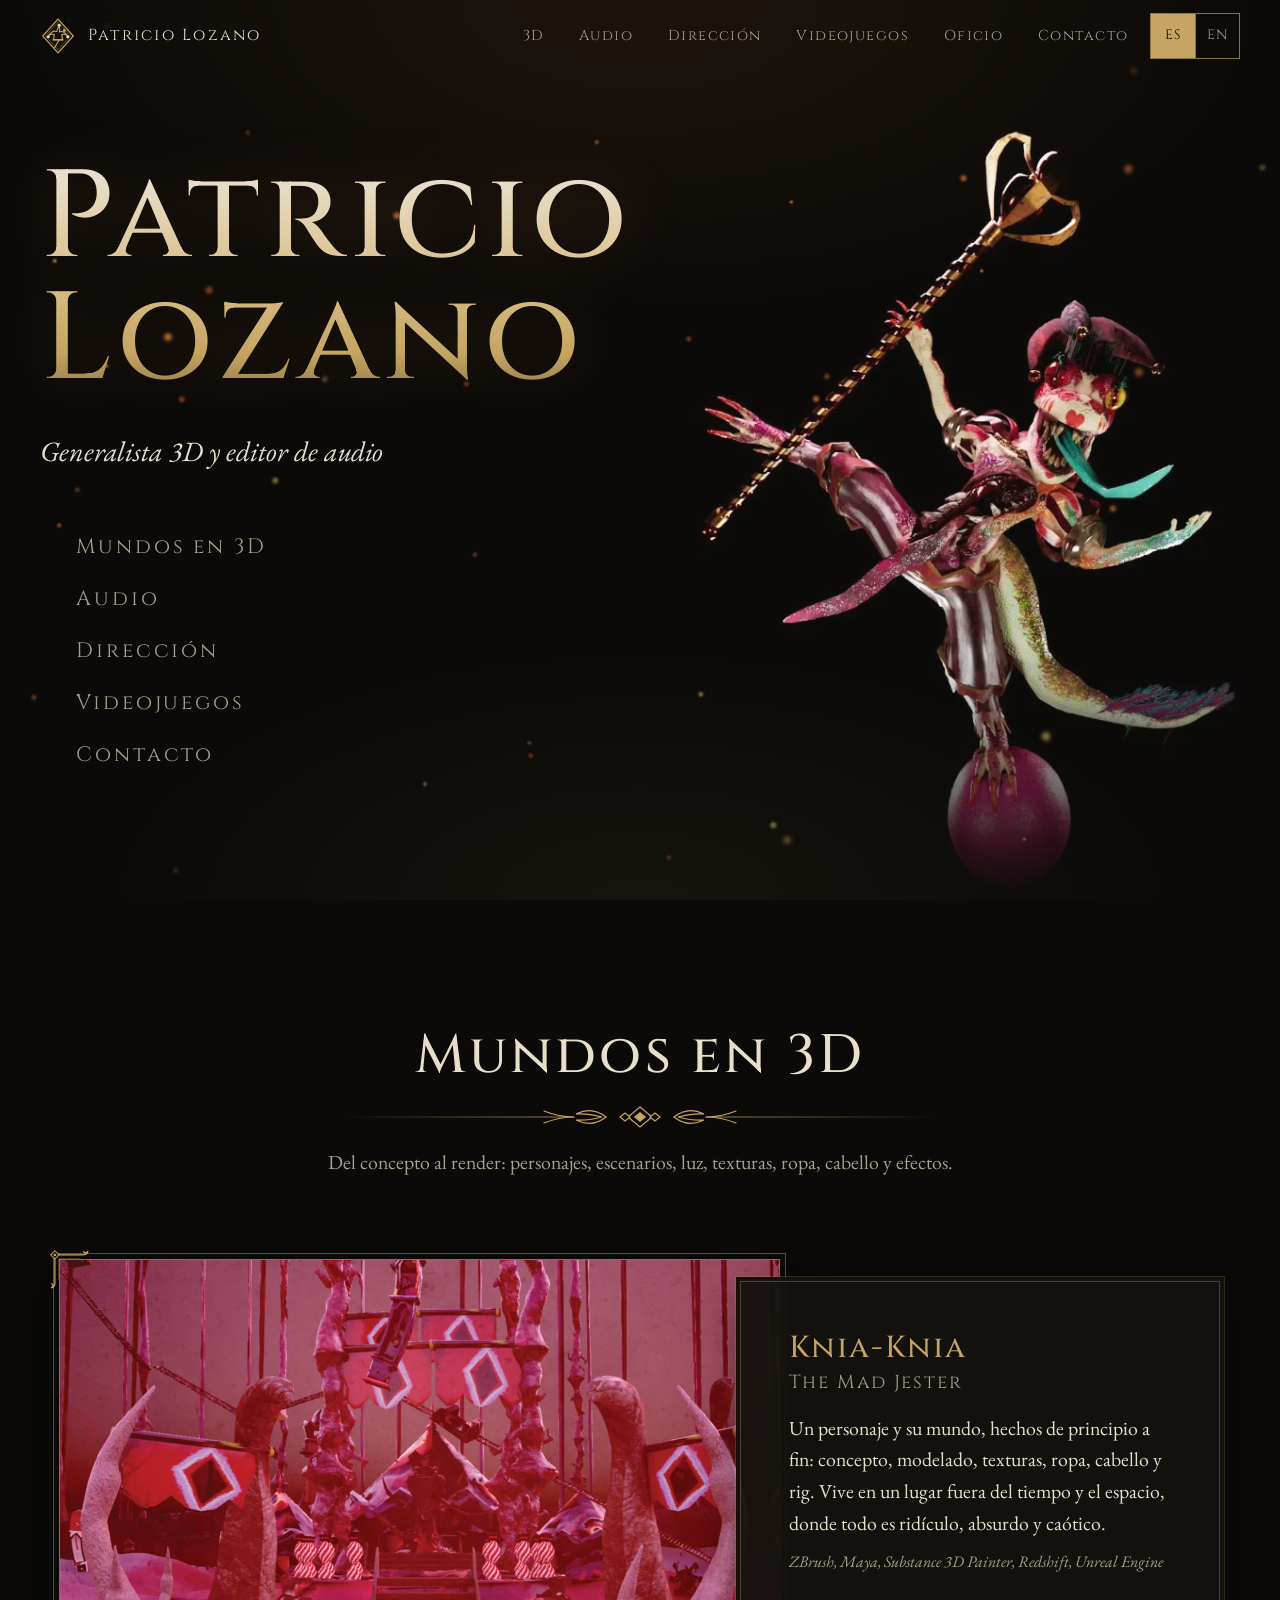
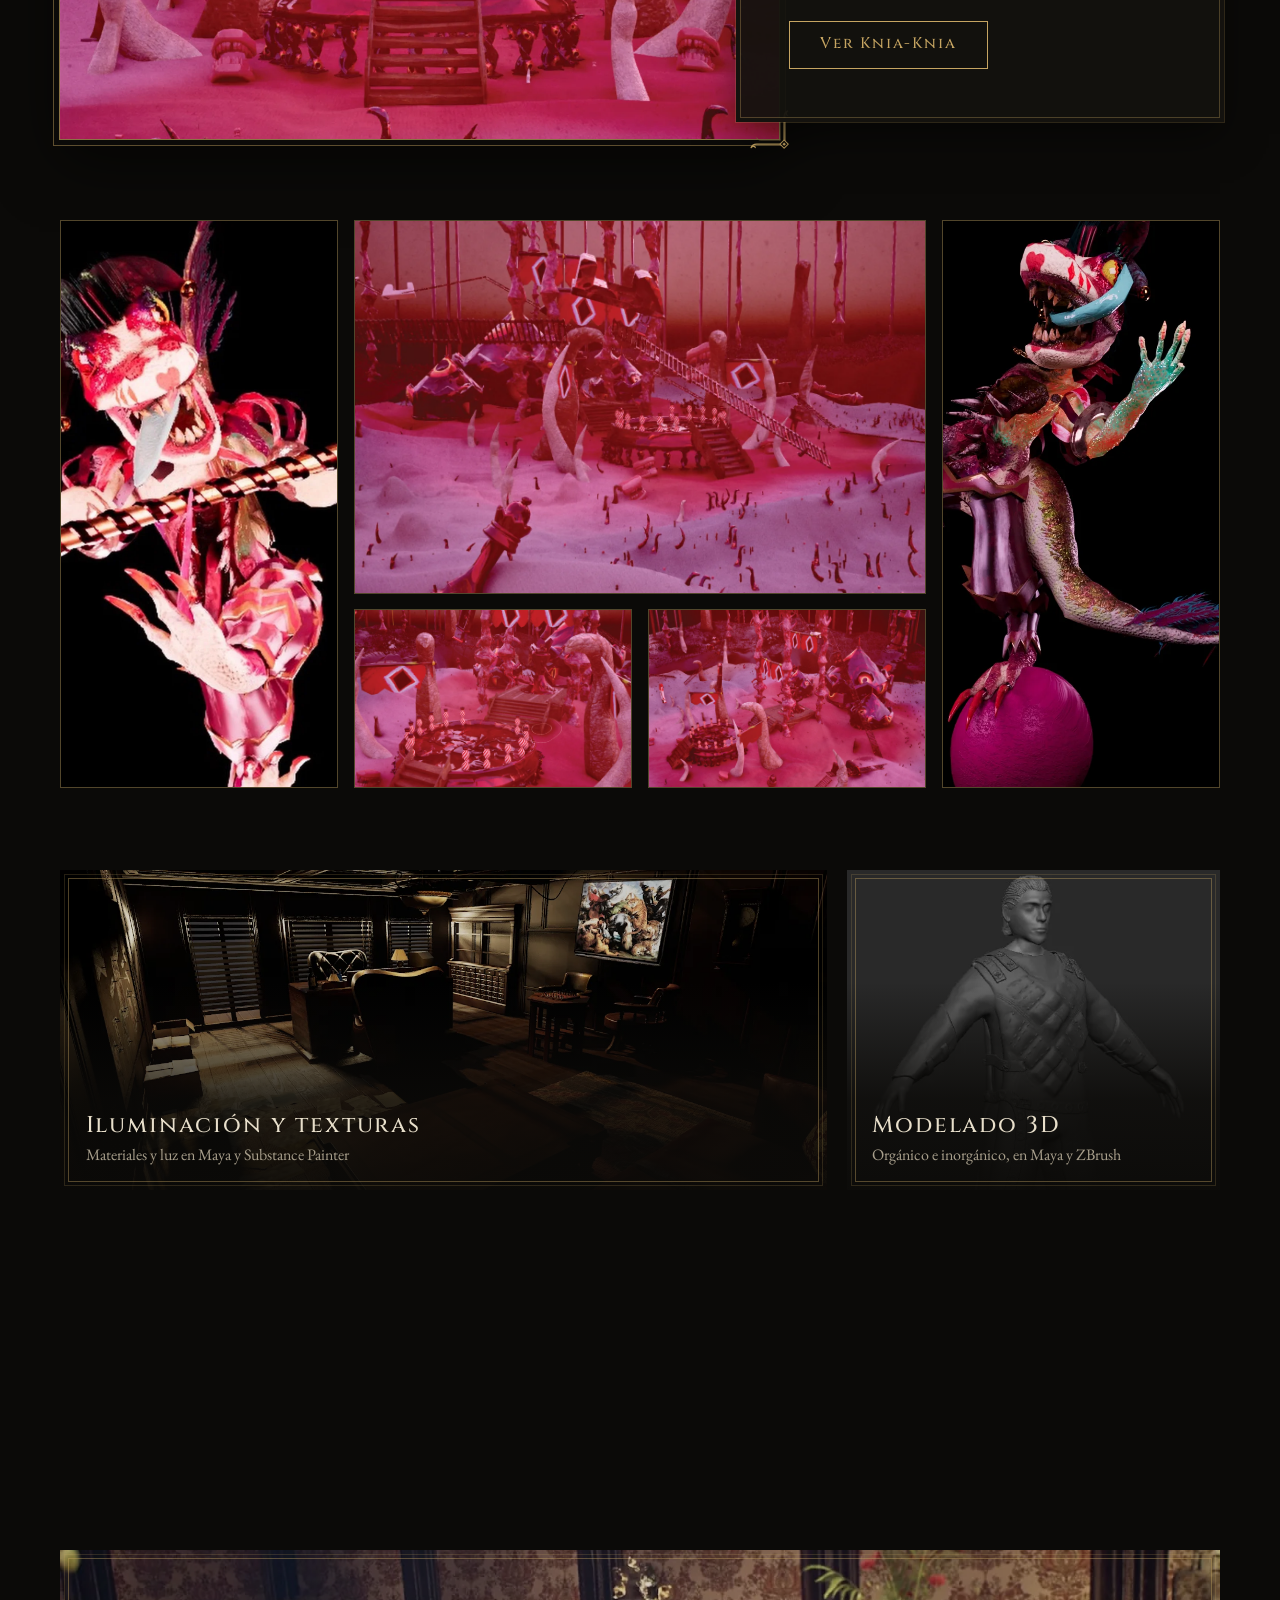
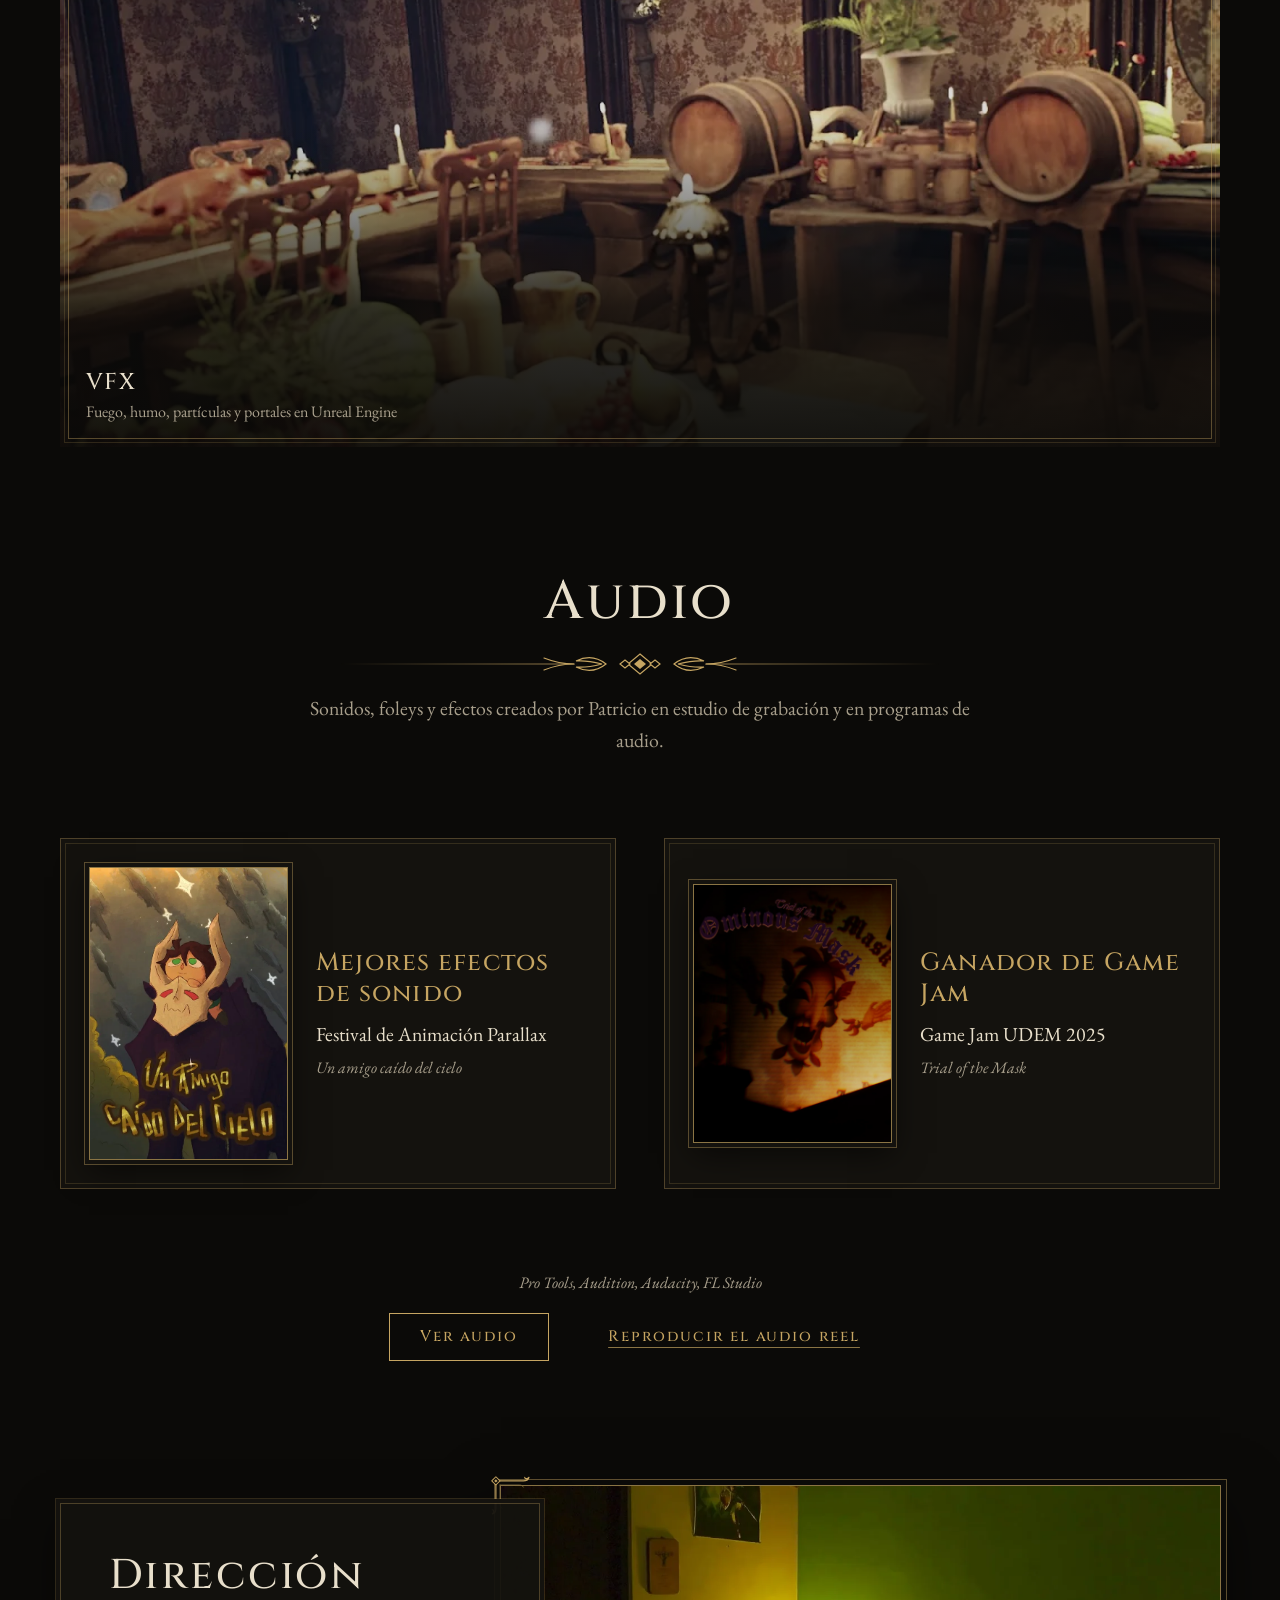
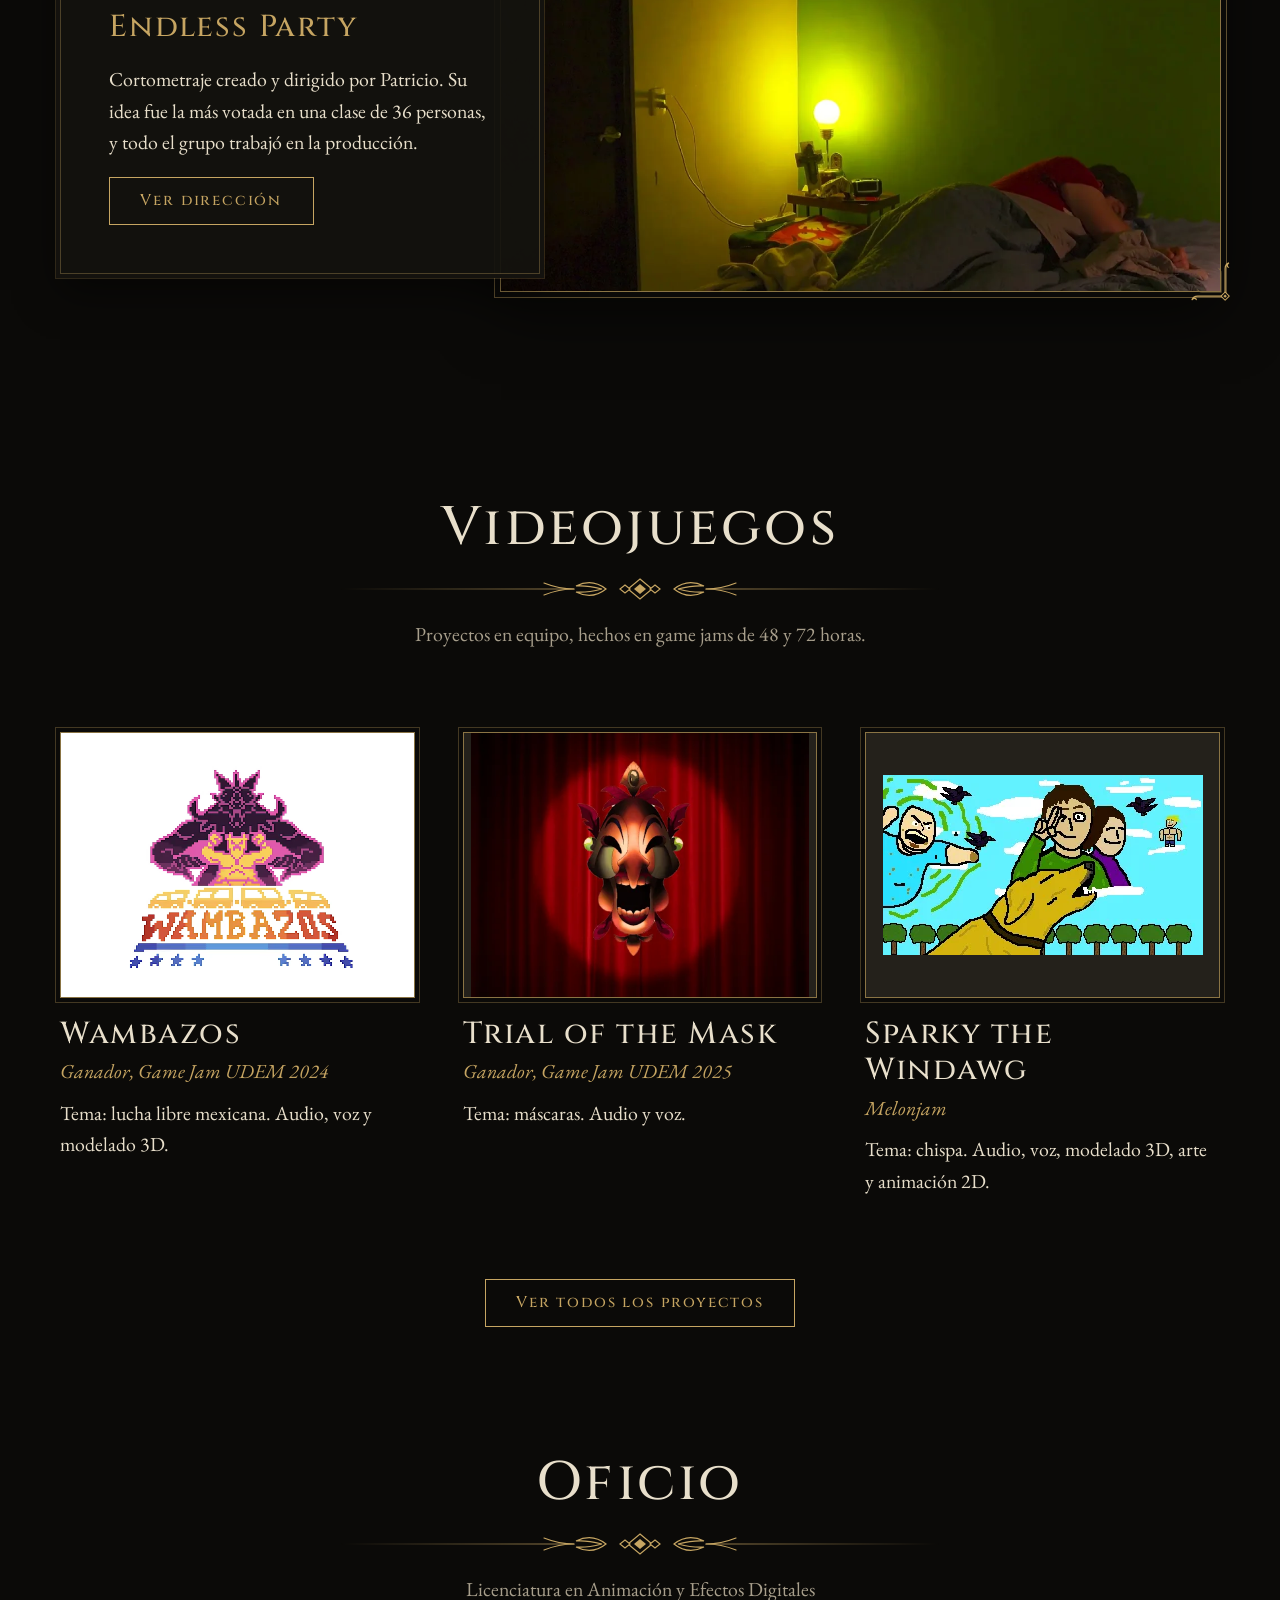
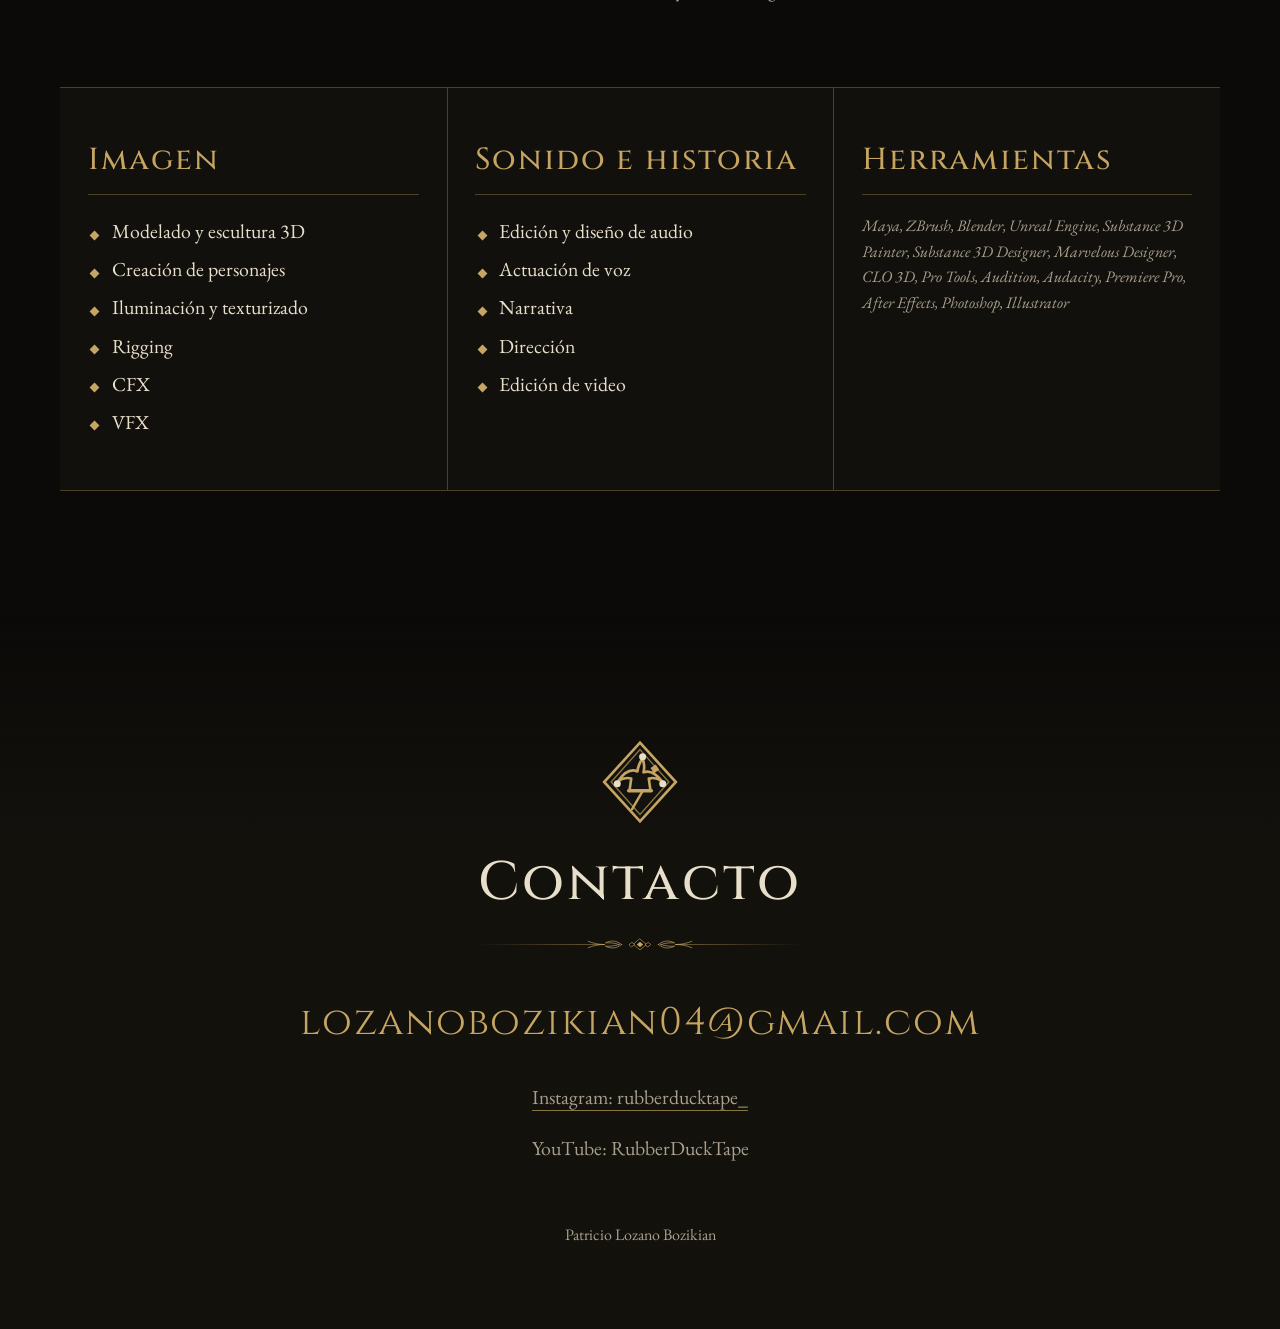
==== index.html @ da4d25db "primer commit" ====
<!doctype html>
<html lang="es">
<head>
  <meta charset="utf-8">
  <meta name="viewport" content="width=device-width, initial-scale=1">
  <title>Patricio Lozano Bozikian | Portafolio</title>
  <meta name="description" content="Portafolio de Patricio Lozano Bozikian, generalista 3D y editor de audio.">
  <meta name="theme-color" content="#0b0a08">
  <link rel="icon" href="assets/svg/crest.svg" type="image/svg+xml">
  <link rel="preconnect" href="https://fonts.googleapis.com">
  <link rel="preconnect" href="https://fonts.gstatic.com" crossorigin>
  <link href="https://fonts.googleapis.com/css2?family=Cinzel:wght@400;500;600&family=EB+Garamond:ital,wght@0,400;0,500;1,400&display=swap" rel="stylesheet">
  <link rel="stylesheet" href="css/styles.css">
  <script src="js/i18n.js" defer></script>
  <script src="js/main.js" defer></script>
</head>
<body>
  <a class="skip-link" href="#contenido" data-i18n="skip">Saltar al contenido</a>
  <canvas class="embers" id="embers" aria-hidden="true"></canvas>

  <header class="nav" id="nav">
    <a class="nav__brand" href="index.html"><img src="assets/svg/crest.svg" alt="" width="36" height="36"><span>Patricio Lozano</span></a>
    <button class="nav__toggle" type="button" aria-expanded="false" aria-controls="nav-menu" data-i18n="nav.menu">Menú</button>
    <nav class="nav__menu" id="nav-menu" aria-label="Principal" data-i18n-attr="aria-label:nav.label">
      <a href="3d/index.html" data-i18n="nav.3d">3D</a>
      <a href="audio/index.html" data-i18n="nav.audio">Audio</a>
      <a href="direccion/index.html" data-i18n="nav.dir">Dirección</a>
      <a href="proyectos/index.html" data-i18n="nav.games">Videojuegos</a>
      <a href="oficio/index.html" data-i18n="nav.craft">Oficio</a>
      <a href="contacto/index.html" data-i18n="nav.contact">Contacto</a>
    </nav>
    <div class="lang" role="group" aria-label="Idioma" data-i18n-attr="aria-label:lang.label">
      <button type="button" data-lang="es" lang="es" aria-pressed="true">ES</button>
      <button type="button" data-lang="en" lang="en" aria-pressed="false">EN</button>
    </div>
  </header>

  <main id="contenido">
    <section class="hero" id="inicio">
      <div class="hero__text">
        <h1 class="hero__name"><span>Patricio</span> <span>Lozano</span></h1>
        <p class="hero__role" data-i18n="hero.role">Generalista 3D y editor de audio</p>
        <nav class="hero__menu" aria-label="Secciones" data-i18n-attr="aria-label:hero.menuLabel">
          <a href="3d/index.html" data-i18n="hero.m1">Mundos en 3D</a>
          <a href="audio/index.html" data-i18n="hero.m2">Audio</a>
          <a href="direccion/index.html" data-i18n="hero.m3">Dirección</a>
          <a href="proyectos/index.html" data-i18n="hero.m4">Videojuegos</a>
          <a href="contacto/index.html" data-i18n="hero.m5">Contacto</a>
        </nav>
      </div>
      <img class="hero__art" src="assets/img/hero-knia.webp" width="581" height="840" fetchpriority="high" alt="Knia-Knia, un gecko bufón en 3D, en equilibrio sobre una esfera con su cetro" data-i18n-attr="alt:hero.alt">
    </section>

    <section class="section" id="tres-d">
      <header class="section__head" data-reveal>
        <h2 data-i18n="d3.title">Mundos en 3D</h2>
        <p data-i18n="d3.intro">Del concepto al render: personajes, escenarios, luz, texturas, ropa, cabello y efectos.</p>
      </header>

      <article class="feature" data-reveal>
        <a class="feature__media" href="knia-knia/index.html" aria-label="Ver Knia-Knia" data-i18n-attr="aria-label:knia.cta">
          <img src="assets/img/knia-mundo-1.webp" width="1260" height="839" loading="lazy" alt="Escenario rojo de Knia-Knia: una tarima con estandartes de rombos entre colmillos gigantes" data-i18n-attr="alt:knia.alt1">
        </a>
        <div class="feature__body">
          <h3>Knia-Knia<br><small>The Mad Jester</small></h3>
          <p data-i18n="knia.text">Un personaje y su mundo, hechos de principio a fin: concepto, modelado, texturas, ropa, cabello y rig. Vive en un lugar fuera del tiempo y el espacio, donde todo es ridículo, absurdo y caótico.</p>
          <p class="tools">ZBrush, Maya, Substance 3D Painter, Redshift, Unreal Engine</p>
          <a class="btn" href="knia-knia/index.html" data-i18n="knia.cta">Ver Knia-Knia</a>
        </div>
      </article>

      <ul class="gallery" aria-label="Imágenes de Knia-Knia" data-i18n-attr="aria-label:knia.gallery" data-reveal>
        <li><button type="button" data-lightbox><img src="assets/img/knia-retrato.webp" width="1063" height="1538" loading="lazy" alt="Retrato de Knia-Knia con la lengua de fuera" data-i18n-attr="alt:knia.alt2"></button></li>
        <li><button type="button" data-lightbox><img src="assets/img/knia-mundo-2.webp" width="1237" height="901" loading="lazy" alt="Vista amplia del escenario de Knia-Knia" data-i18n-attr="alt:knia.alt3"></button></li>
        <li><button type="button" data-lightbox><img src="assets/img/knia-mundo-3.webp" width="1215" height="885" loading="lazy" alt="Foso circular en el escenario de Knia-Knia" data-i18n-attr="alt:knia.alt4"></button></li>
        <li><button type="button" data-lightbox><img src="assets/img/knia-saludo.webp" width="765" height="1107" loading="lazy" alt="Knia-Knia con la mano levantada" data-i18n-attr="alt:knia.alt5"></button></li>
        <li><button type="button" data-lightbox><img src="assets/img/knia-mundo-5.webp" width="1255" height="869" loading="lazy" alt="Tiendas y columnas en el escenario de Knia-Knia" data-i18n-attr="alt:knia.alt6"></button></li>
      </ul>

      <ul class="gates">
        <li class="gate gate--wide" data-reveal><a href="iluminacion-y-texturas/index.html">
          <img src="assets/img/luz-oficina.webp" width="1280" height="719" loading="lazy" alt="Oficina oscura iluminada por persianas" data-i18n-attr="alt:light.alt">
          <span class="gate__label"><strong data-i18n="light.title">Iluminación y texturas</strong><span data-i18n="light.text">Materiales y luz en Maya y Substance Painter</span></span></a></li>
        <li class="gate" data-reveal><a href="modelado-3d/index.html">
          <img src="assets/img/modelado.webp" width="552" height="796" loading="lazy" alt="Escultura de un personaje con ropa" data-i18n-attr="alt:model.alt">
          <span class="gate__label"><strong data-i18n="model.title">Modelado 3D</strong><span data-i18n="model.text">Orgánico e inorgánico, en Maya y ZBrush</span></span></a></li>
        <li class="gate" data-reveal><a href="cfx/index.html">
          <img src="assets/img/cfx-traje.webp" width="409" height="764" loading="lazy" alt="Traje con chaleco azul y capa negra" data-i18n-attr="alt:cfx.alt">
          <span class="gate__label"><strong>CFX</strong><span data-i18n="cfx.text">Ropa, cabello y simulación</span></span></a></li>
        <li class="gate" data-reveal><a href="rigging/index.html">
          <img src="assets/img/rigging.webp" width="1280" height="620" loading="lazy" alt="Personaje 3D con controles de rig" data-i18n-attr="alt:rig.alt">
          <span class="gate__label"><strong>Rigging</strong><span data-i18n="rig.text">Cuerpo completo y expresión facial</span></span></a></li>
        <li class="gate gate--wide" data-reveal><a href="vfx/index.html">
          <img src="assets/img/vfx.webp" width="1280" height="720" loading="lazy" alt="Banquete con frutas, barriles y velas en Unreal Engine" data-i18n-attr="alt:vfx.alt">
          <span class="gate__label"><strong>VFX</strong><span data-i18n="vfx.text">Fuego, humo, partículas y portales en Unreal Engine</span></span></a></li>
      </ul>
    </section>

    <section class="section section--audio" id="audio">
      <header class="section__head" data-reveal>
        <h2 data-i18n="audio.title">Audio</h2>
        <p data-i18n="audio.intro">Sonidos, foleys y efectos creados por Patricio en estudio de grabación y en programas de audio.</p>
      </header>
      <div class="honors">
        <article class="honor" data-reveal>
          <button type="button" data-lightbox><img src="assets/img/audio-amigo.webp" width="543" height="800" loading="lazy" alt="Cartel de Un amigo caído del cielo" data-i18n-attr="alt:audio.alt1"></button>
          <div><h3 data-i18n="audio.h1">Mejores efectos de sonido</h3><p data-i18n="audio.t1">Festival de Animación Parallax</p><p class="tools">Un amigo caído del cielo</p></div>
        </article>
        <article class="honor" data-reveal>
          <button type="button" data-lightbox><img src="assets/img/audio-mask.webp" width="831" height="1080" loading="lazy" alt="Pantalla de título de Trial of the Mask" data-i18n-attr="alt:audio.alt2"></button>
          <div><h3 data-i18n="audio.h2">Ganador de Game Jam</h3><p>Game Jam UDEM 2025</p><p class="tools">Trial of the Mask</p></div>
        </article>
      </div>
      <div class="section__foot" data-reveal>
        <p class="tools">Pro Tools, Audition, Audacity, FL Studio</p>
        <a class="btn" href="audio/index.html" data-i18n="audio.cta">Ver audio</a>
        <a class="btn btn--quiet" href="https://drive.google.com/file/d/1i__jCzZYMirsX0-vvZ7UQuhO5vnvlzUY/view" target="_blank" rel="noopener" data-i18n="audio.reel">Reproducir el audio reel</a>
      </div>
    </section>

    <section class="section" id="direccion">
      <article class="feature feature--flip" data-reveal>
        <a class="feature__media" href="direccion/index.html" aria-label="Ver dirección" data-i18n-attr="aria-label:dir.cta">
          <img src="assets/img/endless-party.webp" width="1280" height="720" loading="lazy" alt="Fotograma de Endless Party: una persona dormida junto a una lámpara" data-i18n-attr="alt:dir.alt">
        </a>
        <div class="feature__body">
          <h2 data-i18n="dir.title">Dirección</h2>
          <h3>Endless Party</h3>
          <p data-i18n="dir.text">Cortometraje creado y dirigido por Patricio. Su idea fue la más votada en una clase de 36 personas, y todo el grupo trabajó en la producción.</p>
          <a class="btn" href="direccion/index.html" data-i18n="dir.cta">Ver dirección</a>
        </div>
      </article>
    </section>

    <section class="section" id="juegos">
      <header class="section__head" data-reveal>
        <h2 data-i18n="games.title">Videojuegos</h2>
        <p data-i18n="games.intro">Proyectos en equipo, hechos en game jams de 48 y 72 horas.</p>
      </header>
      <ul class="games">
        <li class="game" data-reveal>
          <a class="game__media" href="https://eardum.itch.io/wambazos" target="_blank" rel="noopener"><img src="assets/img/juego-wambazos.webp" width="512" height="512" loading="lazy" alt="Logo de Wambazos" data-i18n-attr="alt:game1.alt"></a>
          <h3>Wambazos</h3>
          <p class="game__award" data-i18n="game1.award">Ganador, Game Jam UDEM 2024</p>
          <p data-i18n="game1.text">Tema: lucha libre mexicana. Audio, voz y modelado 3D.</p>
        </li>
        <li class="game" data-reveal>
          <a class="game__media" href="https://eardum.itch.io/ominous-mask" target="_blank" rel="noopener"><img src="assets/img/juego-mask.webp" width="512" height="399" loading="lazy" alt="Máscara de Trial of the Mask" data-i18n-attr="alt:game2.alt"></a>
          <h3>Trial of the Mask</h3>
          <p class="game__award" data-i18n="game2.award">Ganador, Game Jam UDEM 2025</p>
          <p data-i18n="game2.text">Tema: máscaras. Audio y voz.</p>
        </li>
        <li class="game" data-reveal>
          <a class="game__media" href="https://tamgom9267.itch.io/wingdawg" target="_blank" rel="noopener"><img src="assets/img/juego-sparky.webp" width="320" height="180" loading="lazy" alt="Portada de Sparky the Windawg" data-i18n-attr="alt:game3.alt"></a>
          <h3>Sparky the Windawg</h3>
          <p class="game__award">Melonjam</p>
          <p data-i18n="game3.text">Tema: chispa. Audio, voz, modelado 3D, arte y animación 2D.</p>
        </li>
      </ul>
      <div class="section__foot" data-reveal><a class="btn" href="proyectos/index.html" data-i18n="games.cta">Ver todos los proyectos</a></div>
    </section>

    <section class="section section--craft" id="oficio">
      <header class="section__head" data-reveal>
        <h2 data-i18n="craft.title">Oficio</h2>
        <p data-i18n="craft.intro">Licenciatura en Animación y Efectos Digitales</p>
      </header>
      <div class="sheet" data-reveal>
        <div><h3 data-i18n="craft.c1">Imagen</h3><ul><li data-i18n="craft.s1">Modelado y escultura 3D</li><li data-i18n="craft.s2">Creación de personajes</li><li data-i18n="craft.s3">Iluminación y texturizado</li><li>Rigging</li><li>CFX</li><li>VFX</li></ul></div>
        <div><h3 data-i18n="craft.c2">Sonido e historia</h3><ul><li data-i18n="craft.s4">Edición y diseño de audio</li><li data-i18n="craft.s5">Actuación de voz</li><li data-i18n="craft.s6">Narrativa</li><li data-i18n="craft.s7">Dirección</li><li data-i18n="craft.s8">Edición de video</li></ul></div>
        <div><h3 data-i18n="craft.c3">Herramientas</h3><p class="tools">Maya, ZBrush, Blender, Unreal Engine, Substance 3D Painter, Substance 3D Designer, Marvelous Designer, CLO 3D, Pro Tools, Audition, Audacity, Premiere Pro, After Effects, Photoshop, Illustrator</p></div>
      </div>
    </section>
  </main>

  <footer class="footer" id="contacto">
    <img class="footer__crest" src="assets/svg/crest.svg" alt="" width="96" height="96" loading="lazy">
    <h2 data-i18n="contact.title">Contacto</h2>
    <a class="footer__mail" href="mailto:lozanobozikian04@gmail.com">lozanobozikian04@gmail.com</a>
    <p><a href="https://www.instagram.com/rubberducktape_/" target="_blank" rel="noopener">Instagram: rubberducktape_</a></p>
    <p>YouTube: RubberDuckTape</p>
    <p class="footer__legal">Patricio Lozano Bozikian</p>
  </footer>

  <dialog class="lightbox" id="lightbox" aria-label="Imagen ampliada" data-i18n-attr="aria-label:lightbox.label">
    <img alt="">
    <button type="button" class="lightbox__close" data-i18n="lightbox.close">Cerrar</button>
  </dialog>
</body>
</html>
---- css/styles.css ----
/* Portafolio de Patricio Lozano: fantasía oscura, piedra, oro viejo y rombos. */

:root {
  --ink: #0b0a08;
  --soot: #14120e;
  --stone: #24211b;
  --gold: #c6a562;
  --gold-dim: #8a7444;
  --bone: #e8dfcb;
  --ash: #a89f8c;
  --ember: #d9763a;

  --font-display: "Cinzel", "Trajan Pro", "Times New Roman", serif;
  --font-body: "EB Garamond", Garamond, Georgia, serif;

  /* Escala tipográfica */
  --fs-body: clamp(1.125rem, 1.08rem + 0.2vw, 1.25rem);
  --fs-small: clamp(0.95rem, 0.92rem + 0.1vw, 1.0625rem);
  --fs-h3: clamp(1.35rem, 1.1rem + 1vw, 1.9rem);
  --fs-h2: clamp(1.9rem, 1.3rem + 2.6vw, 3.4rem);
  --fs-menu: clamp(1.05rem, 0.95rem + 0.5vw, 1.3rem);
  --fs-name: clamp(2.5rem, 0.6rem + 11vw, 7.75rem);

  /* Escala de espacio */
  --sp-1: clamp(0.5rem, 0.45rem + 0.2vw, 0.625rem);
  --sp-2: clamp(0.875rem, 0.8rem + 0.4vw, 1.125rem);
  --sp-3: clamp(1.25rem, 1.1rem + 0.8vw, 1.75rem);
  --sp-4: clamp(2rem, 1.6rem + 1.8vw, 3rem);
  --sp-5: clamp(3rem, 2.2rem + 3.6vw, 5.5rem);
  --sp-6: clamp(4.5rem, 3rem + 6vw, 9rem);

  --gutter: clamp(1.25rem, 4vw, 2.5rem);
  --nav-h: 4.5rem;
  --line: 1px solid rgba(198, 165, 98, 0.32);
  --gold-grad: linear-gradient(180deg, var(--bone) 8%, #d9c08a 48%, var(--gold) 80%, var(--gold-dim) 100%);

  color-scheme: dark;
}

*, *::before, *::after { box-sizing: border-box; }

html {
  scroll-padding-top: calc(var(--nav-h) + 1rem);
  scroll-behavior: smooth;
  overflow-x: clip;
  -webkit-text-size-adjust: 100%;
}

body {
  margin: 0;
  min-height: 100vh;
  overflow-x: clip;
  background:
    radial-gradient(ellipse 70% 50% at 50% 0%, rgba(217, 118, 58, 0.09), transparent 70%),
    radial-gradient(ellipse 60% 40% at 50% 100%, rgba(198, 165, 98, 0.06), transparent 70%),
    var(--ink);
  background-attachment: fixed;
  color: var(--bone);
  font-family: var(--font-body);
  font-size: var(--fs-body);
  line-height: 1.6;
  text-rendering: optimizeLegibility;
}

img { display: block; max-width: 100%; height: auto; }
ul { list-style: none; margin: 0; padding: 0; }
h1, h2, h3, p { margin: 0; }
a { color: inherit; text-decoration: none; }
button { font: inherit; color: inherit; }

:focus-visible {
  outline: 2px solid var(--gold);
  outline-offset: 4px;
}

::selection { background: var(--gold-dim); color: var(--ink); }

/* ---------- Utilidades base ---------- */

.skip-link {
  position: fixed;
  top: 0.75rem;
  left: 0.75rem;
  z-index: 200;
  padding: 0.75rem 1.25rem;
  background: var(--ink);
  color: var(--gold);
  border: 1px solid var(--gold);
  font-family: var(--font-display);
  transform: translateY(-200%);
}
.skip-link:focus { transform: none; }

.embers {
  position: fixed;
  inset: 0;
  width: 100%;
  height: 100%;
  z-index: 0;
  pointer-events: none;
}

/* Sin z-index en main: crearía un contexto de apilamiento y el blend del hero mostraría su fondo negro. */
main, .footer { position: relative; }

.tools {
  font-style: italic;
  color: var(--ash);
  font-size: var(--fs-small);
}

/* ---------- Botones ---------- */

.btn {
  display: inline-flex;
  align-items: center;
  justify-content: center;
  min-height: 48px;
  padding: 0.6rem 1.9rem;
  border: 1px solid var(--gold);
  background: transparent;
  color: var(--gold);
  font-family: var(--font-display);
  font-weight: 500;
  font-size: 0.95rem;
  letter-spacing: 0.12em;
  line-height: 1.2;
  text-align: center;
  cursor: pointer;
  transition: background-color 0.35s, box-shadow 0.35s, color 0.35s;
}
.btn:hover, .btn:focus-visible {
  background: rgba(198, 165, 98, 0.16);
  color: var(--bone);
  box-shadow: 0 0 22px rgba(198, 165, 98, 0.28), inset 0 0 14px rgba(198, 165, 98, 0.12);
}
.btn--quiet {
  border-color: transparent;
  text-decoration: underline;
  text-decoration-color: var(--gold-dim);
  text-underline-offset: 0.4em;
}
.btn--quiet:hover, .btn--quiet:focus-visible { box-shadow: none; background: transparent; text-decoration-color: var(--gold); }

/* ---------- Navegación ---------- */

.nav {
  position: fixed;
  inset: 0 0 auto 0;
  z-index: 100;
  display: flex;
  align-items: center;
  gap: 0.75rem;
  min-height: var(--nav-h);
  padding: 0.5rem var(--gutter);
  border-bottom: 1px solid transparent;
  transition: background-color 0.4s, border-color 0.4s;
}
.nav.is-scrolled {
  background: rgba(20, 18, 14, 0.9);
  -webkit-backdrop-filter: blur(8px);
  backdrop-filter: blur(8px);
  border-bottom-color: rgba(198, 165, 98, 0.4);
}

.nav__brand {
  display: flex;
  align-items: center;
  gap: 0.75rem;
  margin-right: auto;
  min-height: 44px;
  font-family: var(--font-display);
  font-size: 1rem;
  letter-spacing: 0.14em;
  color: var(--bone);
  white-space: nowrap;
}

.nav__menu {
  display: flex;
  align-items: center;
  gap: clamp(0.25rem, 1.2vw, 1.25rem);
}
.nav__menu a {
  position: relative;
  display: inline-flex;
  align-items: center;
  min-height: 44px;
  padding: 0 0.6rem;
  font-family: var(--font-display);
  font-size: 0.9rem;
  letter-spacing: 0.1em;
  color: var(--ash);
  transition: color 0.3s;
}
.nav__menu a::before {
  content: "";
  position: absolute;
  left: 50%;
  bottom: 3px;
  width: 7px;
  height: 7px;
  background: var(--gold);
  transform: translateX(-50%) rotate(45deg) scale(0);
  transition: transform 0.3s;
}
.nav__menu a:hover, .nav__menu a:focus-visible, .nav__menu a[aria-current] { color: var(--bone); }
.nav__menu a[aria-current]::before { transform: translateX(-50%) rotate(45deg) scale(1); }

.nav__toggle {
  display: none;
  min-height: 44px;
  min-width: 44px;
  padding: 0 1rem;
  border: 1px solid var(--gold-dim);
  background: transparent;
  color: var(--gold);
  font-family: var(--font-display);
  font-size: 0.85rem;
  letter-spacing: 0.1em;
  cursor: pointer;
}

.lang { display: flex; border: 1px solid var(--gold-dim); }
.lang button {
  min-width: 44px;
  min-height: 44px;
  padding: 0 0.5rem;
  border: 0;
  background: transparent;
  color: var(--ash);
  font-family: var(--font-display);
  font-size: 0.85rem;
  letter-spacing: 0.1em;
  cursor: pointer;
  transition: background-color 0.3s, color 0.3s;
}
.lang button + button { border-left: 1px solid var(--gold-dim); }
.lang button:hover { color: var(--bone); }
.lang button[aria-pressed="true"] { background: var(--gold); color: var(--ink); }
.lang button:focus-visible { outline-offset: -4px; }

@media (max-width: 999.98px) {
  .nav__toggle { display: inline-flex; align-items: center; }
  .nav__menu {
    position: absolute;
    top: 100%;
    left: 0;
    right: 0;
    display: none;
    flex-direction: column;
    align-items: stretch;
    gap: 0;
    padding: 0.5rem var(--gutter) 1.25rem;
    background: rgba(11, 10, 8, 0.97);
    border-bottom: 1px solid rgba(198, 165, 98, 0.4);
  }
  .nav.is-open .nav__menu { display: flex; }
  .nav.is-open { background: rgba(11, 10, 8, 0.97); }
  .nav__menu a { min-height: 52px; padding: 0 0.5rem 0 1.75rem; font-size: 1.05rem; border-bottom: 1px solid rgba(198, 165, 98, 0.14); }
  .nav__menu a::before { left: 0.5rem; bottom: auto; top: 50%; transform: translateY(-50%) rotate(45deg) scale(0); }
  .nav__menu a[aria-current]::before { transform: translateY(-50%) rotate(45deg) scale(1); }
}
@media (max-width: 420px) {
  .nav__brand span { display: none; }
}

/* ---------- Hero ---------- */

.hero {
  position: relative;
  display: grid;
  grid-template-columns: minmax(0, 1.05fr) minmax(0, 0.95fr);
  align-items: center;
  min-height: 100svh;
  padding: calc(var(--nav-h) + 1rem) var(--gutter) 0;
  overflow: hidden;
}
.hero__text { position: relative; z-index: 2; padding-bottom: var(--sp-4); }

.hero__name {
  display: flex;
  flex-direction: column;
  font-family: var(--font-display);
  font-weight: 500;
  font-size: var(--fs-name);
  line-height: 0.98;
  letter-spacing: 0.04em;
  background: var(--gold-grad);
  -webkit-background-clip: text;
  background-clip: text;
  -webkit-text-fill-color: transparent;
  color: var(--gold);
  filter: drop-shadow(0 0 28px rgba(217, 118, 58, 0.22));
}

.hero__role {
  margin-top: var(--sp-3);
  font-style: italic;
  font-size: clamp(1.25rem, 1.05rem + 0.9vw, 1.75rem);
  color: var(--bone);
}

.hero__menu {
  display: flex;
  flex-direction: column;
  width: min(100%, 22rem);
  margin-top: var(--sp-4);
}
.hero__menu a {
  position: relative;
  display: flex;
  align-items: center;
  min-height: 52px;
  padding: 0.4rem 2.25rem;
  font-family: var(--font-display);
  font-size: var(--fs-menu);
  letter-spacing: 0.14em;
  color: var(--ash);
  background: linear-gradient(90deg, transparent, rgba(198, 165, 98, 0.26) 22%, rgba(198, 165, 98, 0.26) 78%, transparent) center / 0% 100% no-repeat;
  transition: color 0.3s, background-size 0.45s ease;
}
.hero__menu a::before,
.hero__menu a::after {
  content: "";
  position: absolute;
  top: 50%;
  width: 9px;
  height: 9px;
  background: var(--gold);
  opacity: 0;
  transition: opacity 0.3s, transform 0.45s;
}
.hero__menu a::before { left: 0.5rem; transform: translateY(-50%) rotate(45deg) translateX(1.5rem); }
.hero__menu a::after { right: 0.5rem; transform: translateY(-50%) rotate(45deg) translateX(-1.5rem); }
.hero__menu a:hover, .hero__menu a:focus-visible {
  color: var(--bone);
  background-size: 100% 100%;
  outline-offset: -2px;
}
.hero__menu a:hover::before, .hero__menu a:focus-visible::before,
.hero__menu a:hover::after, .hero__menu a:focus-visible::after { opacity: 1; transform: translateY(-50%) rotate(45deg); }

.hero__art {
  position: relative;
  z-index: 1;
  align-self: end;
  justify-self: end;
  width: auto;
  max-width: 100%;
  height: 88svh;
  object-fit: contain;
  object-position: bottom right;
  mix-blend-mode: screen;
  -webkit-mask-image: linear-gradient(180deg, #000 68%, transparent 100%);
  mask-image: linear-gradient(180deg, #000 68%, transparent 100%);
}

@media (max-width: 859.98px) {
  .hero { display: flex; flex-direction: column; justify-content: flex-end; }
  .hero__art {
    position: absolute;
    top: var(--nav-h);
    right: -8vw;
    z-index: 0;
    height: 64svh;
    max-width: none;
    opacity: 0.6;
  }
  .hero__text { width: 100%; padding-bottom: var(--sp-3); }
  .hero__name { text-shadow: none; }
  .hero__role { text-shadow: 0 1px 12px var(--ink); }
}

/* ---------- Secciones ---------- */

.section {
  max-width: 1240px;
  margin-inline: auto;
  padding: var(--sp-6) var(--gutter) 0;
}
.section:last-of-type { padding-bottom: var(--sp-6); }

.section__head { text-align: center; margin-bottom: var(--sp-5); }
.section__head h2, .feature__body h2, .footer h2 {
  font-family: var(--font-display);
  font-weight: 500;
  font-size: var(--fs-h2);
  line-height: 1.15;
  letter-spacing: 0.06em;
  color: var(--bone);
}
.section__head h2::after {
  content: "";
  display: block;
  width: min(100%, 600px);
  height: 24px;
  margin: var(--sp-2) auto var(--sp-2);
  background: url("../assets/svg/divider.svg") center / contain no-repeat;
}
.section__head p {
  max-width: 44rem;
  margin-inline: auto;
  color: var(--ash);
}

.section__foot {
  display: flex;
  flex-wrap: wrap;
  flex-direction: row;
  align-items: center;
  justify-content: center;
  gap: var(--sp-2) var(--sp-3);
  margin-top: var(--sp-5);
  text-align: center;
}
.section__foot .tools { flex: 0 0 100%; }

/* ---------- Feature ---------- */

.feature {
  display: grid;
  grid-template-columns: 62% 1fr;
  align-items: center;
  margin-bottom: var(--sp-5);
}
.feature__media {
  position: relative;
  grid-column: 1;
  grid-row: 1;
  display: block;
  background: #000;
  box-shadow: 0 0 0 1px var(--gold-dim), 0 0 0 6px var(--ink), 0 0 0 7px rgba(198, 165, 98, 0.45), 0 20px 60px rgba(0, 0, 0, 0.6);
}
.feature__media img { width: 100%; }
.feature__media::before, .feature__media::after {
  content: "";
  position: absolute;
  width: 44px;
  height: 44px;
  z-index: 2;
  background: url("../assets/svg/corner.svg") center / contain no-repeat;
  pointer-events: none;
}
.feature__media::before { top: -12px; left: -12px; }
.feature__media::after { bottom: -12px; right: -12px; transform: rotate(180deg); }

.feature__body {
  position: relative;
  z-index: 2;
  grid-column: 2;
  grid-row: 1;
  margin-left: -9%;
  padding: var(--sp-4);
  background: rgba(20, 18, 14, 0.95);
  border: var(--line);
  box-shadow: 0 0 0 4px var(--soot), 0 0 0 5px rgba(198, 165, 98, 0.2), 0 16px 40px rgba(0, 0, 0, 0.5);
}
.feature__body h2 { font-size: clamp(1.7rem, 1.2rem + 1.8vw, 2.6rem); margin-bottom: var(--sp-1); }
.feature__body h3 {
  font-family: var(--font-display);
  font-weight: 500;
  font-size: var(--fs-h3);
  line-height: 1.2;
  letter-spacing: 0.06em;
  color: var(--gold);
  margin-bottom: var(--sp-2);
}
h3 small {
  display: block;
  margin-top: 0.35rem;
  font-size: 0.62em;
  font-weight: 400;
  letter-spacing: 0.1em;
  color: var(--ash);
}
.feature__body p + p { margin-top: var(--sp-1); }
.feature__body .tools { margin-bottom: var(--sp-3); }
.feature__body .btn { margin-top: var(--sp-2); }

.feature--flip { grid-template-columns: 1fr 62%; }
.feature--flip .feature__media { grid-column: 2; }
.feature--flip .feature__body { grid-column: 1; margin: 0 -9% 0 0; }

@media (max-width: 859.98px) {
  .feature, .feature--flip { display: block; }
  .feature__body, .feature--flip .feature__body { margin: -1.5rem 0.75rem 0; padding: var(--sp-3); }
}

/* ---------- Galería ---------- */

.gallery {
  display: grid;
  grid-template-columns: repeat(12, 1fr);
  grid-auto-rows: clamp(120px, 14vw, 190px);
  gap: clamp(0.5rem, 1.2vw, 1rem);
  margin-bottom: var(--sp-5);
}
.gallery li:nth-child(1) { grid-column: 1 / 4; grid-row: 1 / 4; }
.gallery li:nth-child(2) { grid-column: 4 / 10; grid-row: 1 / 3; }
.gallery li:nth-child(3) { grid-column: 4 / 7; grid-row: 3; }
.gallery li:nth-child(4) { grid-column: 10 / 13; grid-row: 1 / 4; }
.gallery li:nth-child(5) { grid-column: 7 / 10; grid-row: 3; }
.gallery li { min-width: 0; }
.gallery button {
  position: relative;
  display: block;
  width: 100%;
  height: 100%;
  margin: 0;
  padding: 0;
  border: 1px solid rgba(198, 165, 98, 0.35);
  background: var(--soot);
  overflow: hidden;
  cursor: zoom-in;
  transition: border-color 0.4s;
}
.gallery img {
  width: 100%;
  height: 100%;
  object-fit: cover;
  transition: transform 0.7s ease;
}
.gallery li:nth-child(1) img { object-position: 50% 20%; }
.gallery button:hover, .gallery button:focus-visible { border-color: var(--gold); }
.gallery button:hover img, .gallery button:focus-visible img { transform: scale(1.04); }
.gallery button:focus-visible { outline-offset: -5px; }

@media (max-width: 859.98px) {
  .gallery {
    display: flex;
    gap: 0.75rem;
    margin-inline: calc(var(--gutter) * -1);
    padding: 0.25rem var(--gutter) 1rem;
    overflow-x: auto;
    scroll-snap-type: x mandatory;
    scroll-padding-inline: var(--gutter);
    -webkit-overflow-scrolling: touch;
  }
  .gallery li, .gallery li:nth-child(n) {
    flex: 0 0 auto;
    width: min(78vw, 22rem);
    height: min(62svh, 26rem);
    grid-area: auto;
    scroll-snap-align: start;
  }
  .gallery li:nth-child(2n+3) { width: min(86vw, 28rem); }
}

/* ---------- Puertas ---------- */

.gates {
  display: grid;
  grid-template-columns: repeat(6, 1fr);
  gap: clamp(0.75rem, 1.6vw, 1.25rem);
}
.gate { grid-column: span 2; min-width: 0; height: clamp(220px, 25vw, 340px); }
.gate:nth-child(1), .gate:nth-child(4) { grid-column: span 4; }
.gate:nth-child(5) { grid-column: 1 / -1; height: auto; aspect-ratio: 21 / 9; }

.gate a {
  position: relative;
  display: block;
  height: 100%;
  overflow: hidden;
  background: #000;
  isolation: isolate;
}
.gate img {
  position: absolute;
  inset: 0;
  width: 100%;
  height: 100%;
  object-fit: cover;
  object-position: 50% 15%;
  transition: transform 0.8s ease, filter 0.6s;
}
.gate:nth-child(1) img, .gate:nth-child(5) img, .gate:nth-child(4) img { object-position: 50% 50%; }
.gate:nth-child(2) img { object-position: 50% 0; }
.gate:nth-child(3) img { object-fit: contain; object-position: 50% 50%; }
.gate a::before {
  content: "";
  position: absolute;
  inset: 0;
  z-index: 1;
  background: linear-gradient(180deg, transparent 35%, rgba(11, 10, 8, 0.82) 72%, rgba(11, 10, 8, 0.95) 100%);
  pointer-events: none;
}
.gate a::after {
  content: "";
  position: absolute;
  inset: 8px;
  z-index: 3;
  border: 1px solid rgba(198, 165, 98, 0.4);
  outline: 1px solid rgba(198, 165, 98, 0.18);
  outline-offset: 3px;
  pointer-events: none;
  transition: border-color 0.4s, box-shadow 0.4s;
}
.gate__label {
  position: absolute;
  left: 0;
  right: 0;
  bottom: 0;
  z-index: 2;
  display: flex;
  flex-direction: column;
  gap: 0.15rem;
  padding: 1.25rem clamp(1rem, 2vw, 1.75rem) clamp(1rem, 2vw, 1.5rem);
  font-size: var(--fs-small);
  line-height: 1.35;
  color: var(--ash);
}
.gate__label strong {
  font-family: var(--font-display);
  font-weight: 500;
  font-size: clamp(1.1rem, 0.95rem + 0.6vw, 1.5rem);
  letter-spacing: 0.08em;
  color: var(--bone);
}
.gate a:hover::after, .gate a:focus-visible::after {
  border-color: var(--gold);
  box-shadow: 0 0 18px rgba(198, 165, 98, 0.35), inset 0 0 18px rgba(198, 165, 98, 0.12);
}
.gate a:focus-visible { outline-offset: 3px; }
.gate a:hover img, .gate a:focus-visible img { transform: scale(1.03); }

@media (hover: hover) {
  .gate img { filter: saturate(0.8) brightness(0.86); }
  .gate a:hover img, .gate a:focus-visible img { filter: none; }
}

@media (max-width: 759.98px) {
  .gates { grid-template-columns: repeat(2, 1fr); }
  .gate { height: 260px; }
  .gate:nth-child(n) { grid-column: span 1; }
  .gate:nth-child(1), .gate:nth-child(4), .gate:nth-child(5) { grid-column: 1 / -1; }
  .gate:nth-child(5) { aspect-ratio: 16 / 9; }
  .gate__label { padding-inline: 0.9rem; }
}

/* ---------- Premios ---------- */

.honors {
  display: grid;
  grid-template-columns: repeat(2, 1fr);
  gap: var(--sp-4);
}
.honor {
  display: grid;
  grid-template-columns: minmax(110px, 40%) 1fr;
  align-items: center;
  gap: var(--sp-3);
  padding: var(--sp-3);
  background: var(--soot);
  border: var(--line);
  box-shadow: inset 0 0 0 4px var(--soot), inset 0 0 0 5px rgba(198, 165, 98, 0.18);
}
.honor button {
  display: block;
  padding: 0;
  border: 1px solid var(--gold-dim);
  background: #000;
  box-shadow: 0 0 0 4px var(--soot), 0 0 0 5px rgba(198, 165, 98, 0.4), 0 10px 30px rgba(0, 0, 0, 0.6);
  cursor: zoom-in;
}
.honor img { width: 100%; }
.honor h3 {
  font-family: var(--font-display);
  font-weight: 500;
  font-size: clamp(1.15rem, 1rem + 0.7vw, 1.6rem);
  line-height: 1.25;
  letter-spacing: 0.05em;
  color: var(--gold);
  margin-bottom: var(--sp-1);
}
.honor p + p { margin-top: 0.25rem; }

@media (max-width: 859.98px) {
  .honors { grid-template-columns: 1fr; }
}

/* ---------- Videojuegos ---------- */

.games {
  display: grid;
  grid-template-columns: repeat(3, 1fr);
  gap: var(--sp-4);
}
.game { min-width: 0; }
.game__media {
  display: flex;
  align-items: center;
  justify-content: center;
  aspect-ratio: 4 / 3;
  margin-bottom: var(--sp-2);
  overflow: hidden;
  background: var(--stone);
  border: 1px solid var(--gold-dim);
  box-shadow: 0 0 0 4px var(--ink), 0 0 0 5px rgba(198, 165, 98, 0.3);
  transition: box-shadow 0.4s;
}
.game__media:hover, .game__media:focus-visible { box-shadow: 0 0 0 4px var(--ink), 0 0 0 5px var(--gold), 0 0 24px rgba(198, 165, 98, 0.25); }
.game__media img {
  width: 100%;
  height: 100%;
  object-fit: contain;
  background: var(--stone);
}
.game__media:has(img[src*="wambazos"]), img[src*="wambazos"] { background: #fff; }
.game__media img[src*="sparky"] { width: auto; height: auto; max-width: min(100%, 400px); max-height: 100%; }
.game h3 {
  font-family: var(--font-display);
  font-weight: 500;
  font-size: var(--fs-h3);
  line-height: 1.2;
  letter-spacing: 0.05em;
  color: var(--bone);
}
.game__award {
  margin: 0.25rem 0 var(--sp-1);
  font-style: italic;
  color: var(--gold);
}

@media (max-width: 859.98px) {
  .games { grid-template-columns: 1fr; max-width: 30rem; margin-inline: auto; }
}

/* ---------- Hoja de personaje ---------- */

.sheet {
  display: grid;
  grid-template-columns: repeat(3, 1fr);
  background: rgba(20, 18, 14, 0.8);
  border-top: var(--line);
  border-bottom: var(--line);
}
.sheet > div { padding: var(--sp-4) var(--sp-3); }
.sheet > div + div { border-left: var(--line); }
.sheet h3 {
  margin-bottom: var(--sp-2);
  padding-bottom: var(--sp-1);
  border-bottom: var(--line);
  font-family: var(--font-display);
  font-weight: 500;
  font-size: var(--fs-h3);
  letter-spacing: 0.06em;
  color: var(--gold);
}
.sheet li {
  position: relative;
  padding: 0.2rem 0 0.2rem 1.5rem;
}
.sheet li::before {
  content: "";
  position: absolute;
  left: 0.2rem;
  top: 0.95em;
  width: 7px;
  height: 7px;
  background: var(--gold);
  transform: rotate(45deg);
}

@media (max-width: 859.98px) {
  .sheet { grid-template-columns: 1fr; }
  .sheet > div + div { border-left: 0; border-top: var(--line); }
}

/* ---------- Pie ---------- */

.footer {
  display: flex;
  flex-direction: column;
  align-items: center;
  gap: var(--sp-1);
  padding: var(--sp-6) var(--gutter) var(--sp-5);
  text-align: center;
  background: linear-gradient(180deg, transparent, rgba(20, 18, 14, 0.9) 30%);
}
.footer__crest { width: 84px; height: 84px; margin-bottom: var(--sp-2); }
.footer h2::after {
  content: "";
  display: block;
  width: min(100%, 600px);
  height: 24px;
  margin: var(--sp-2) auto;
  background: url("../assets/svg/divider.svg") center / contain no-repeat;
}
.footer__mail {
  max-width: 100%;
  padding: 0.5rem 0;
  font-family: var(--font-display);
  font-size: clamp(0.82rem, 0.2rem + 3.3vw, 2.4rem);
  letter-spacing: 0.04em;
  color: var(--gold);
  overflow-wrap: anywhere;
  border-bottom: 1px solid transparent;
  transition: color 0.3s, border-color 0.3s;
}
.footer__mail:hover, .footer__mail:focus-visible { color: var(--bone); border-bottom-color: var(--gold); }
.footer p a {
  display: inline-block;
  padding: 0.6rem 0.25rem;
  min-height: 44px;
  text-decoration: underline;
  text-decoration-color: var(--gold-dim);
  text-underline-offset: 0.3em;
}
.footer p a:hover { color: var(--gold); }
.footer p { color: var(--ash); overflow-wrap: anywhere; }
.footer__legal { margin-top: var(--sp-4); font-size: var(--fs-small); }

/* ---------- Lightbox ---------- */

dialog.lightbox {
  width: 100%;
  max-width: none;
  height: 100%;
  max-height: none;
  margin: 0;
  padding: 0;
  border: 0;
  background: rgba(5, 4, 3, 0.96);
  color: var(--bone);
}
dialog.lightbox[open] { display: flex; align-items: center; justify-content: center; }
dialog.lightbox::backdrop { background: rgba(5, 4, 3, 0.96); }
dialog.lightbox img {
  max-width: 92vw;
  max-height: 84svh;
  width: auto;
  height: auto;
  object-fit: contain;
  box-shadow: 0 0 0 1px var(--gold-dim), 0 0 0 7px var(--ink), 0 0 0 8px rgba(198, 165, 98, 0.4);
}
.lightbox__close {
  position: absolute;
  top: 1rem;
  right: 1rem;
  min-width: 44px;
  min-height: 44px;
  padding: 0 1.25rem;
  border: 1px solid var(--gold);
  background: var(--ink);
  color: var(--gold);
  font-family: var(--font-display);
  font-size: 0.9rem;
  letter-spacing: 0.1em;
  cursor: pointer;
}
.lightbox__close:hover { background: rgba(198, 165, 98, 0.16); color: var(--bone); }

/* ---------- Revelado ---------- */

html.js [data-reveal] {
  opacity: 0;
  transform: translateY(24px);
  transition: opacity 0.9s ease, transform 0.9s ease;
}
html.js [data-reveal].is-in { opacity: 1; transform: none; }

@media (prefers-reduced-motion: reduce) {
  html { scroll-behavior: auto; }
  *, *::before, *::after { transition: none !important; animation: none !important; }
  html.js [data-reveal] { opacity: 1; transform: none; }
}
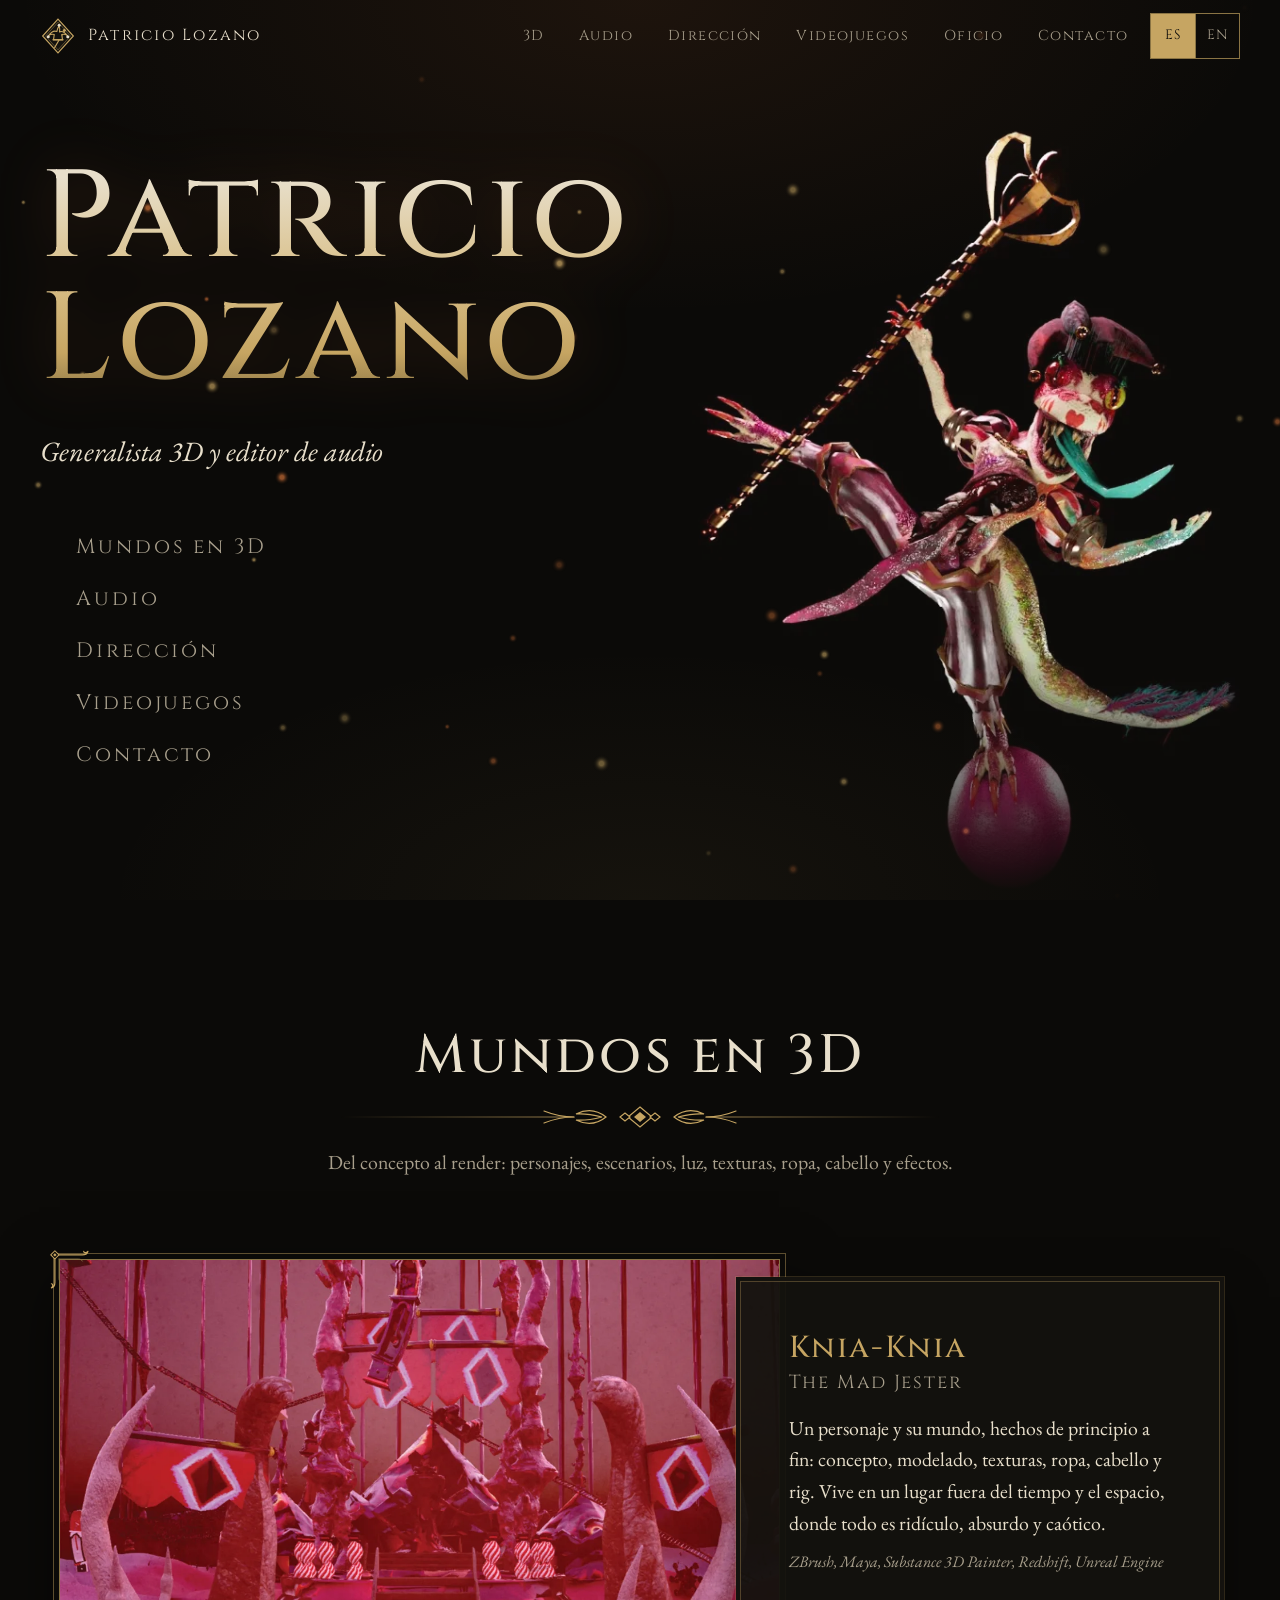
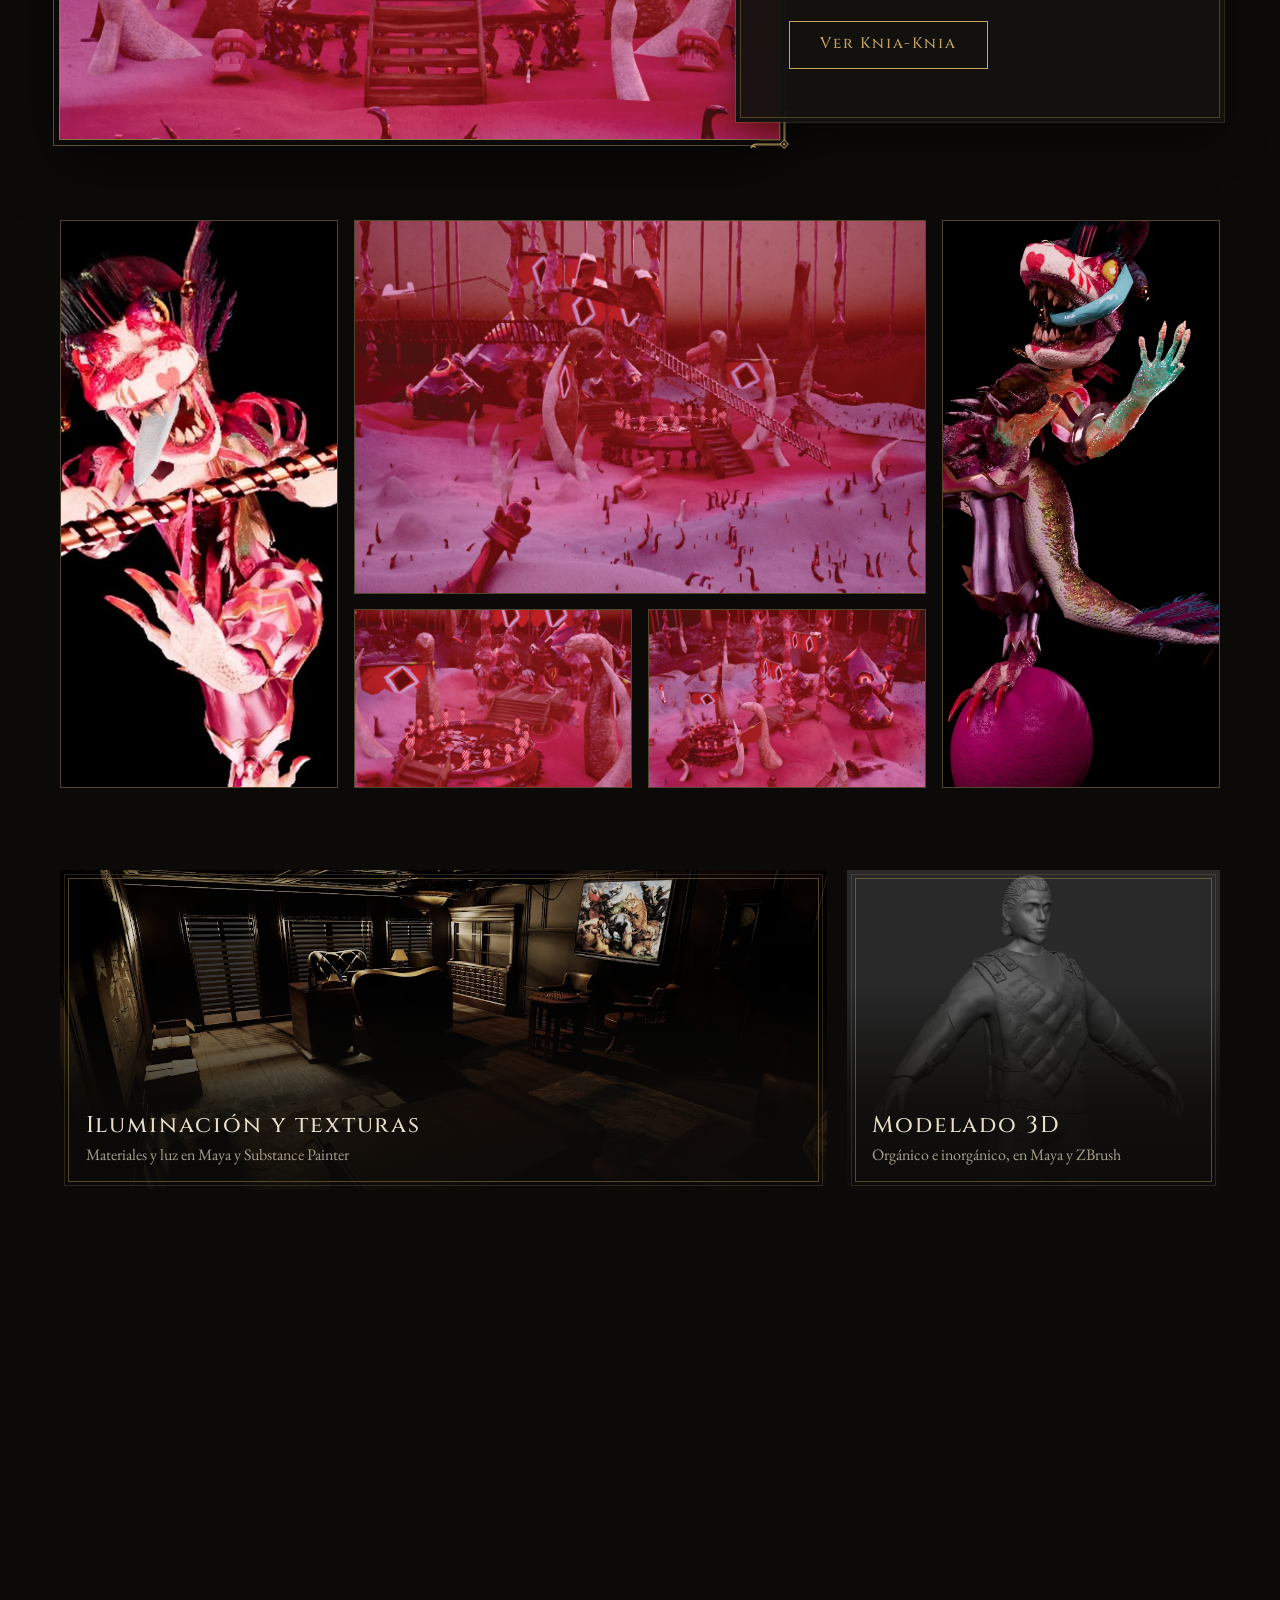
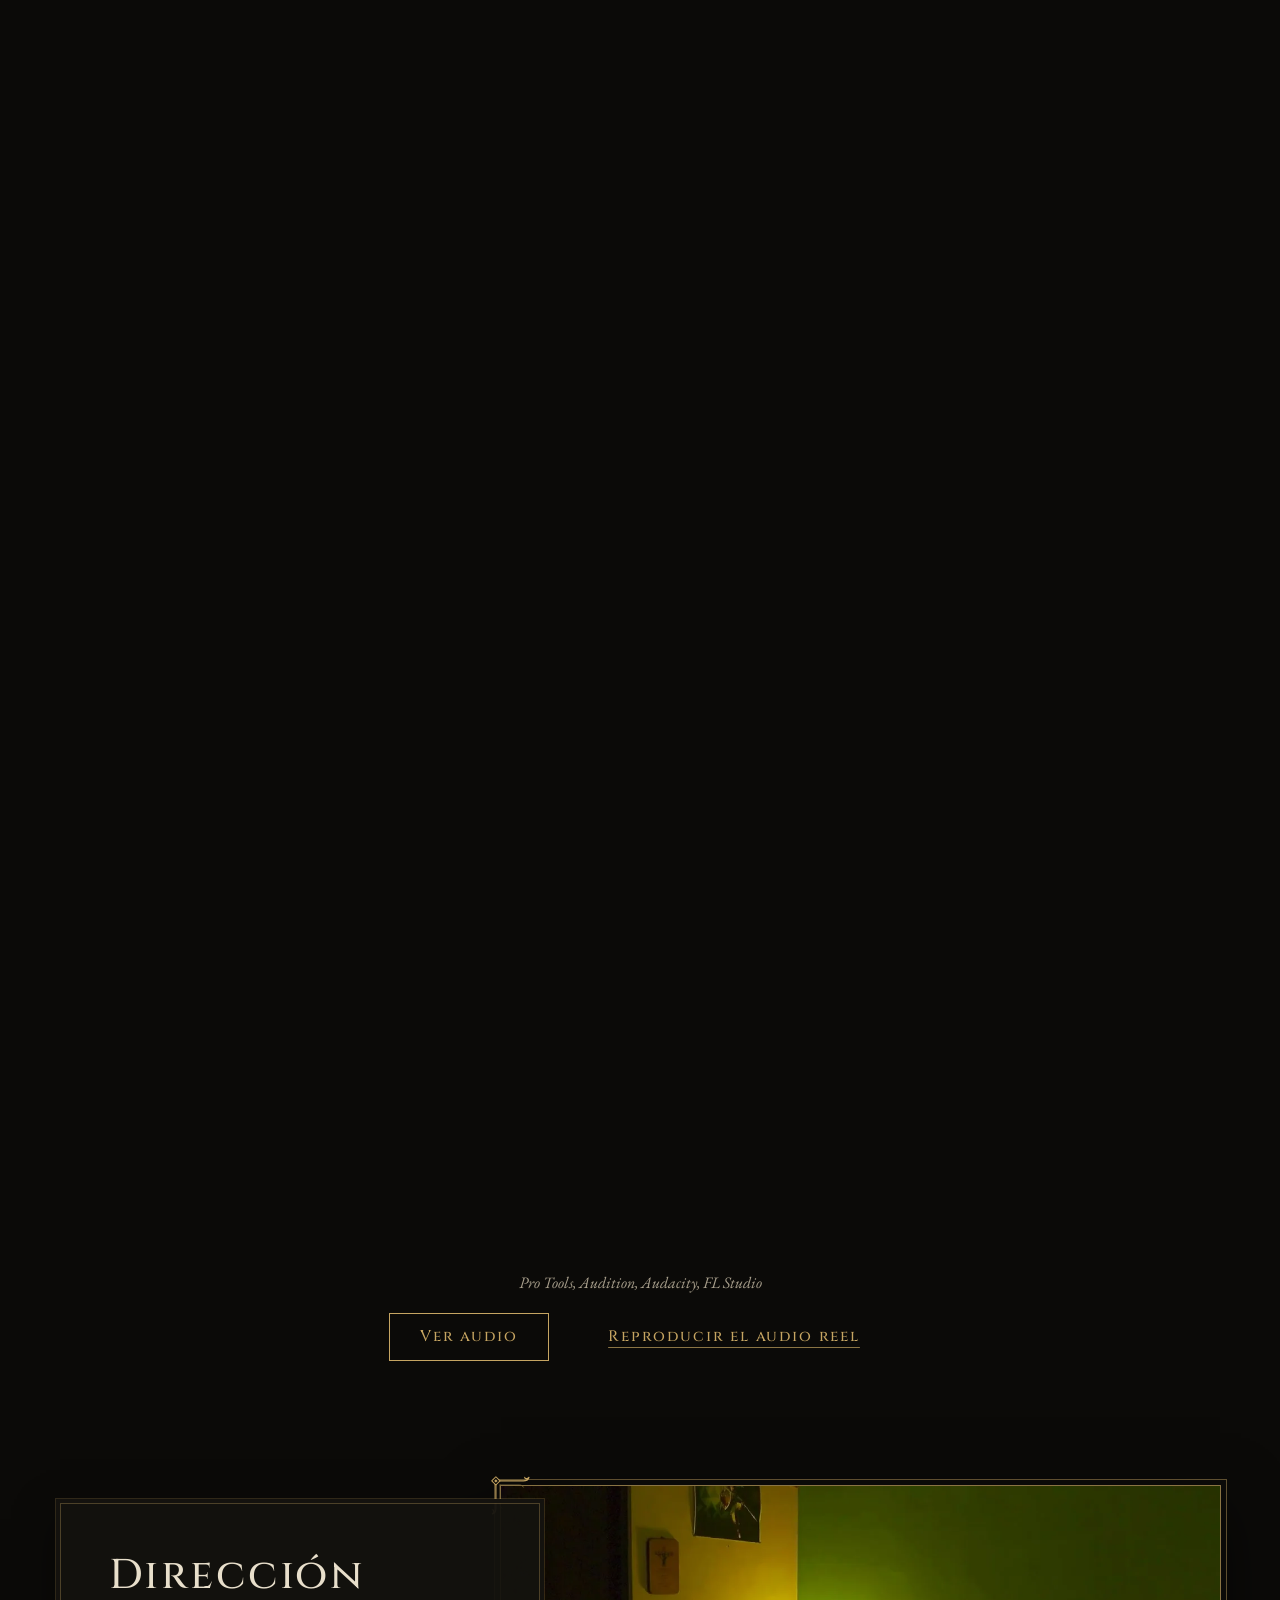
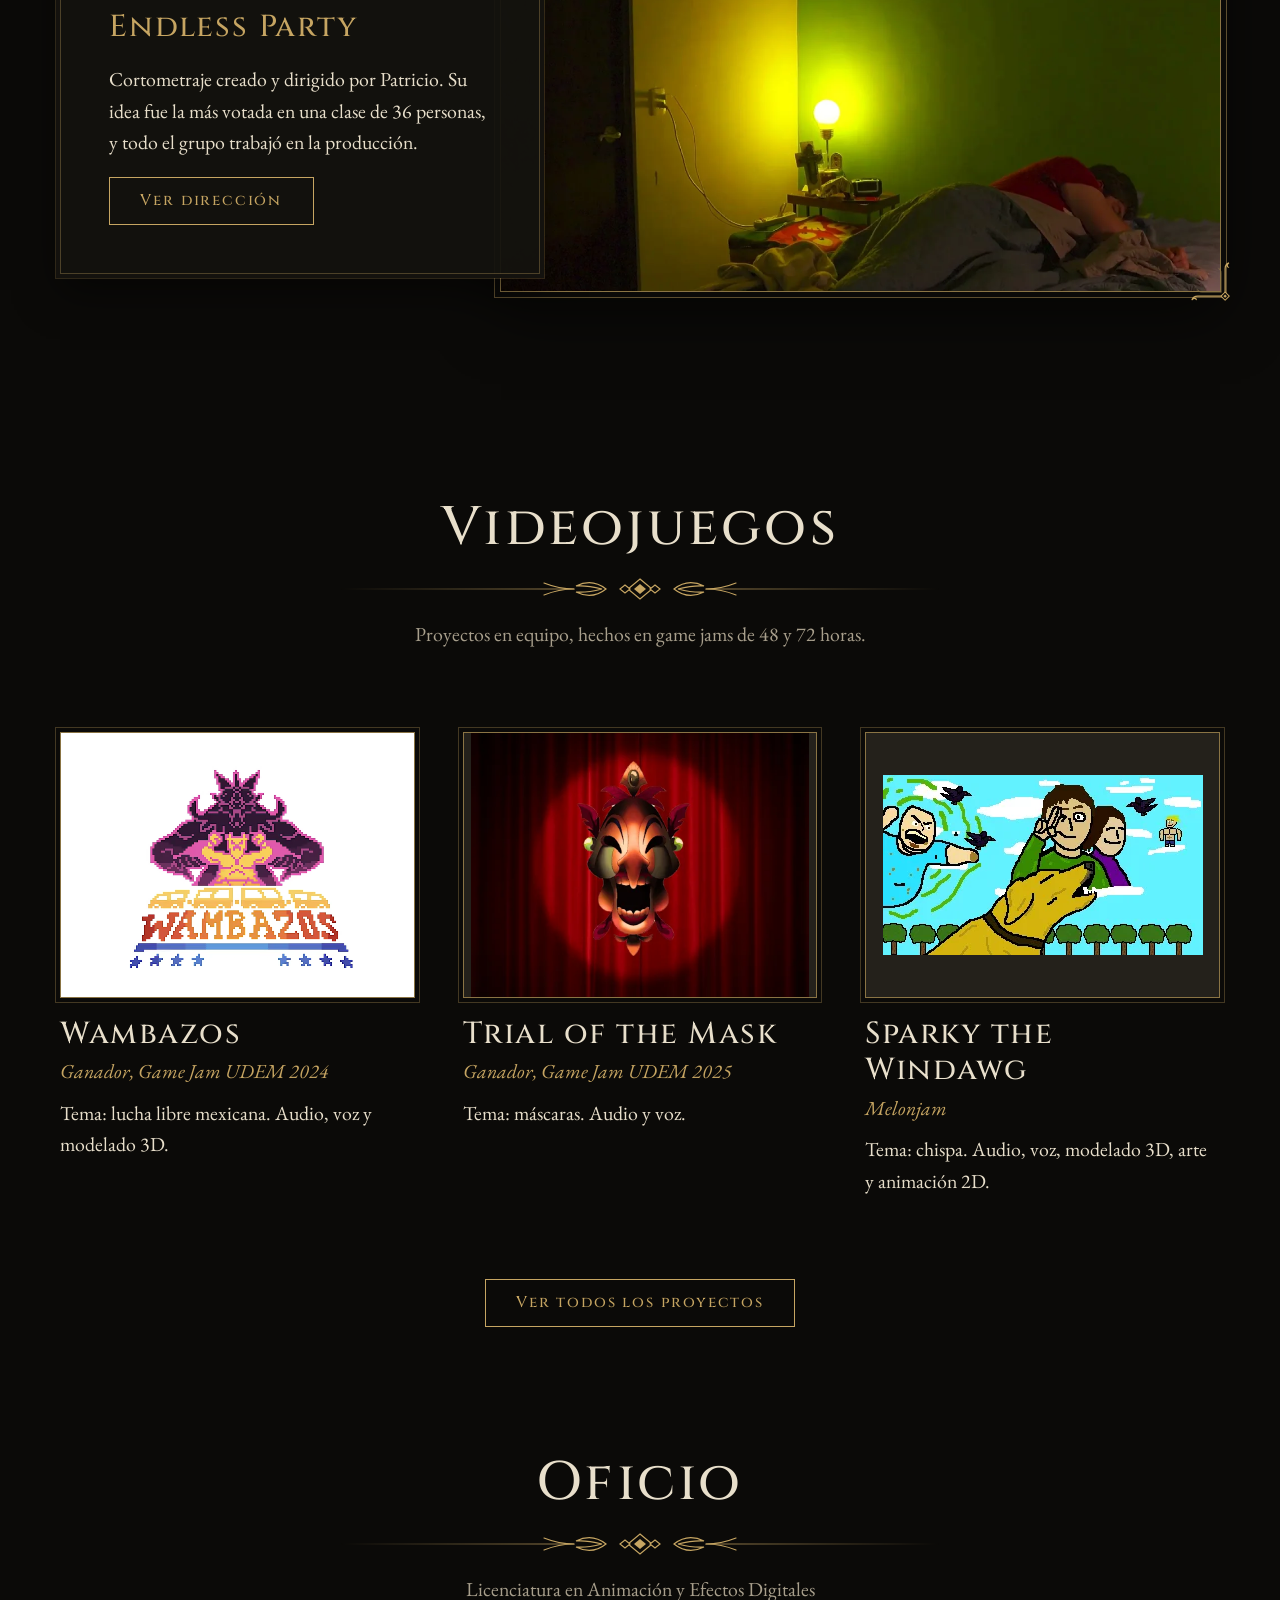
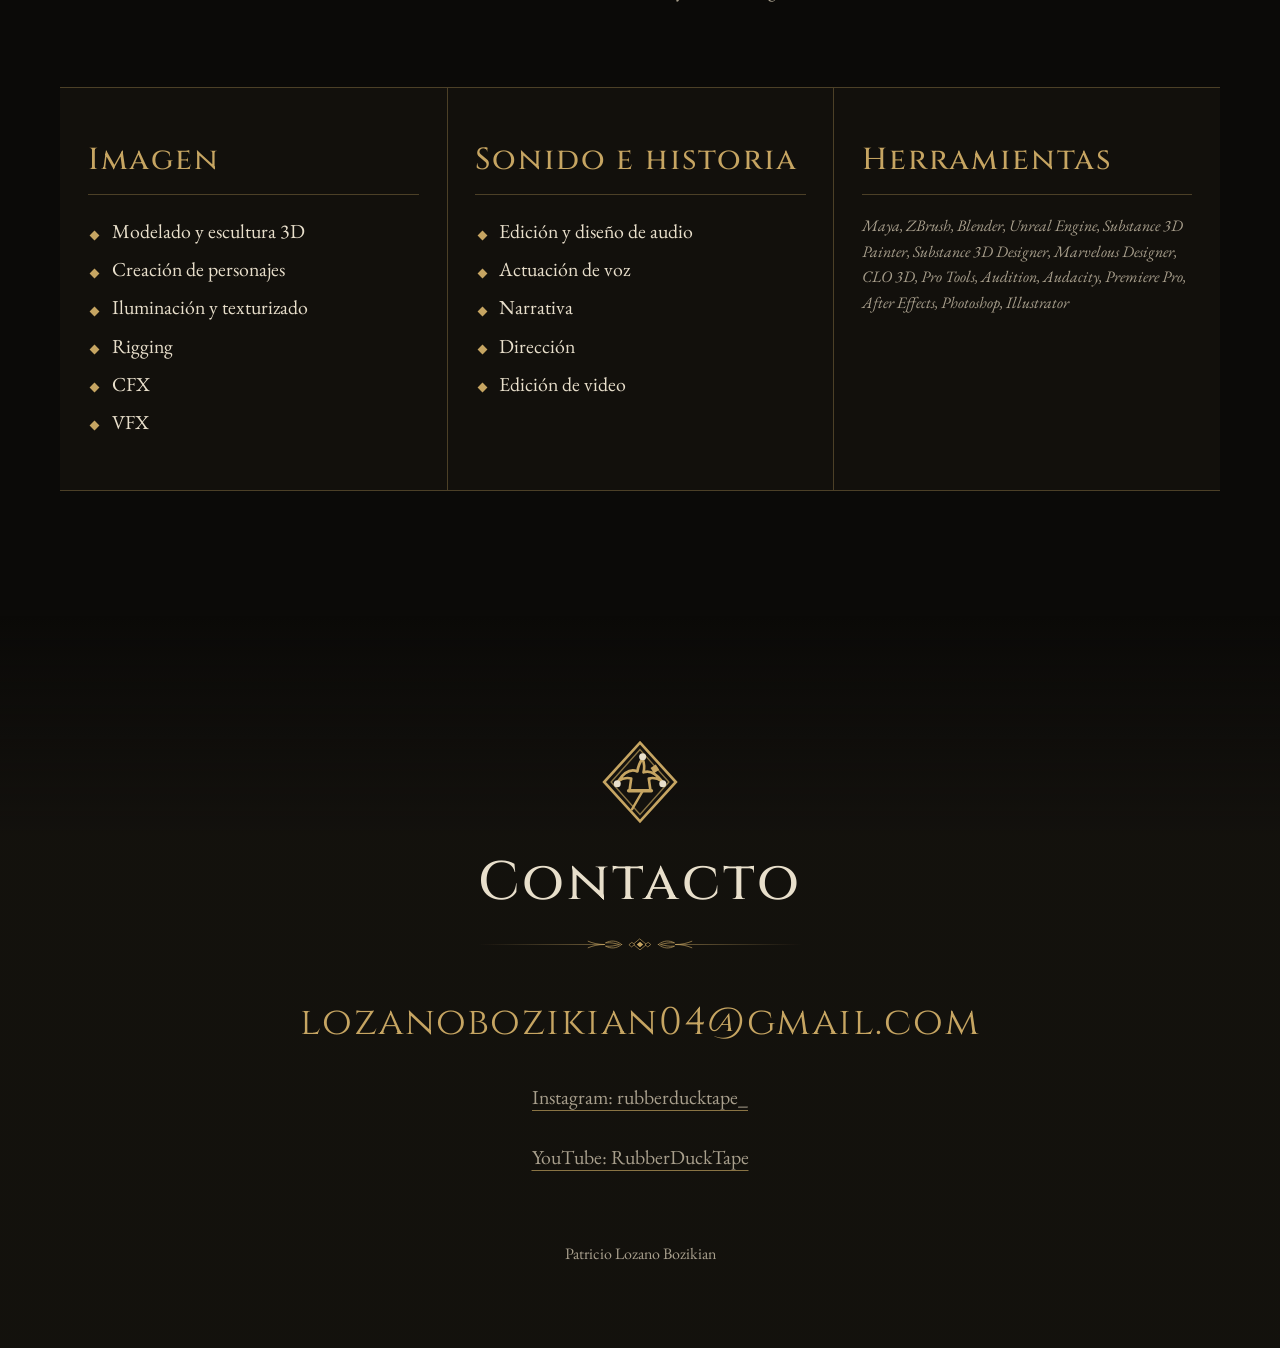
==== commit 448156f4: "link youtube que me falto" ====
--- a/index.html
+++ b/index.html
@@ -178,7 +178,7 @@
     <h2 data-i18n="contact.title">Contacto</h2>
     <a class="footer__mail" href="mailto:lozanobozikian04@gmail.com">lozanobozikian04@gmail.com</a>
     <p><a href="https://www.instagram.com/rubberducktape_/" target="_blank" rel="noopener">Instagram: rubberducktape_</a></p>
-    <p>YouTube: RubberDuckTape</p>
+    <p><a href="https://www.youtube.com/@RubberDuckTape" target="_blank" rel="noopener">YouTube: RubberDuckTape</a></p>
     <p class="footer__legal">Patricio Lozano Bozikian</p>
   </footer>
 
